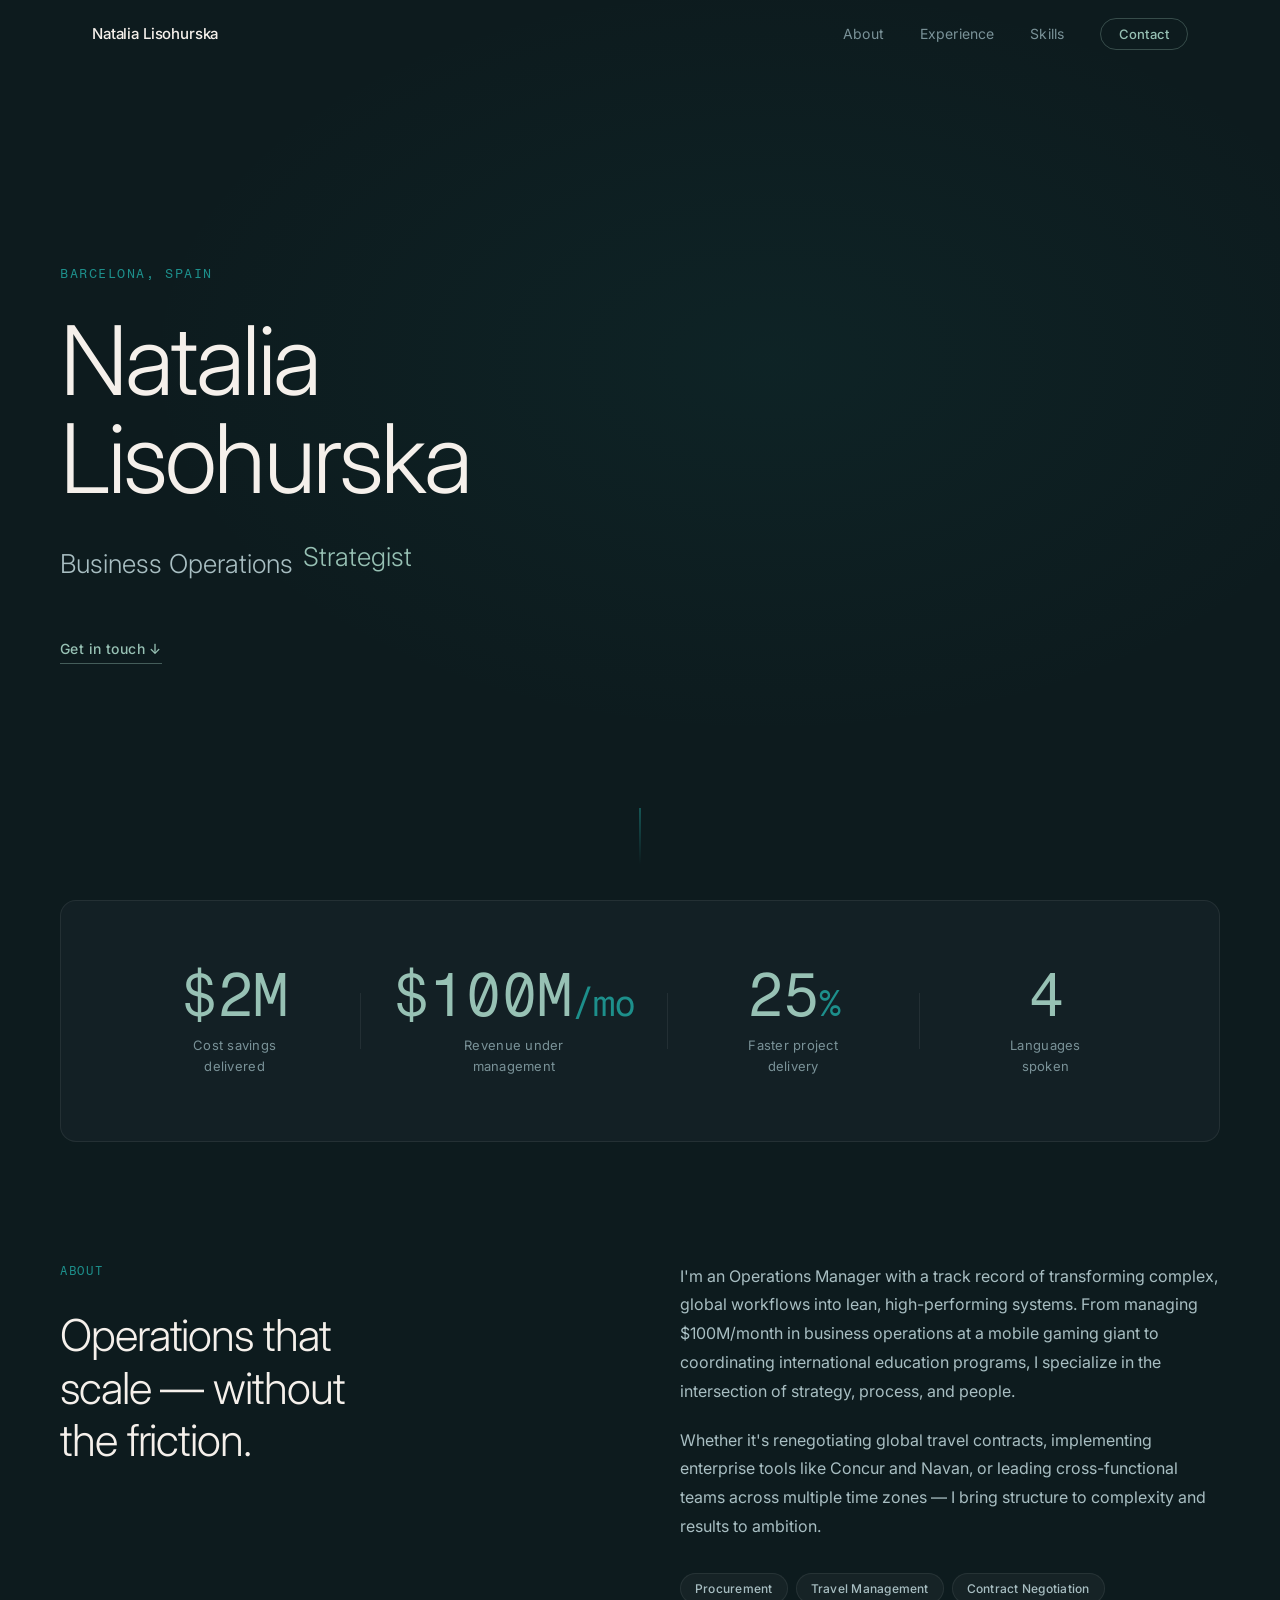
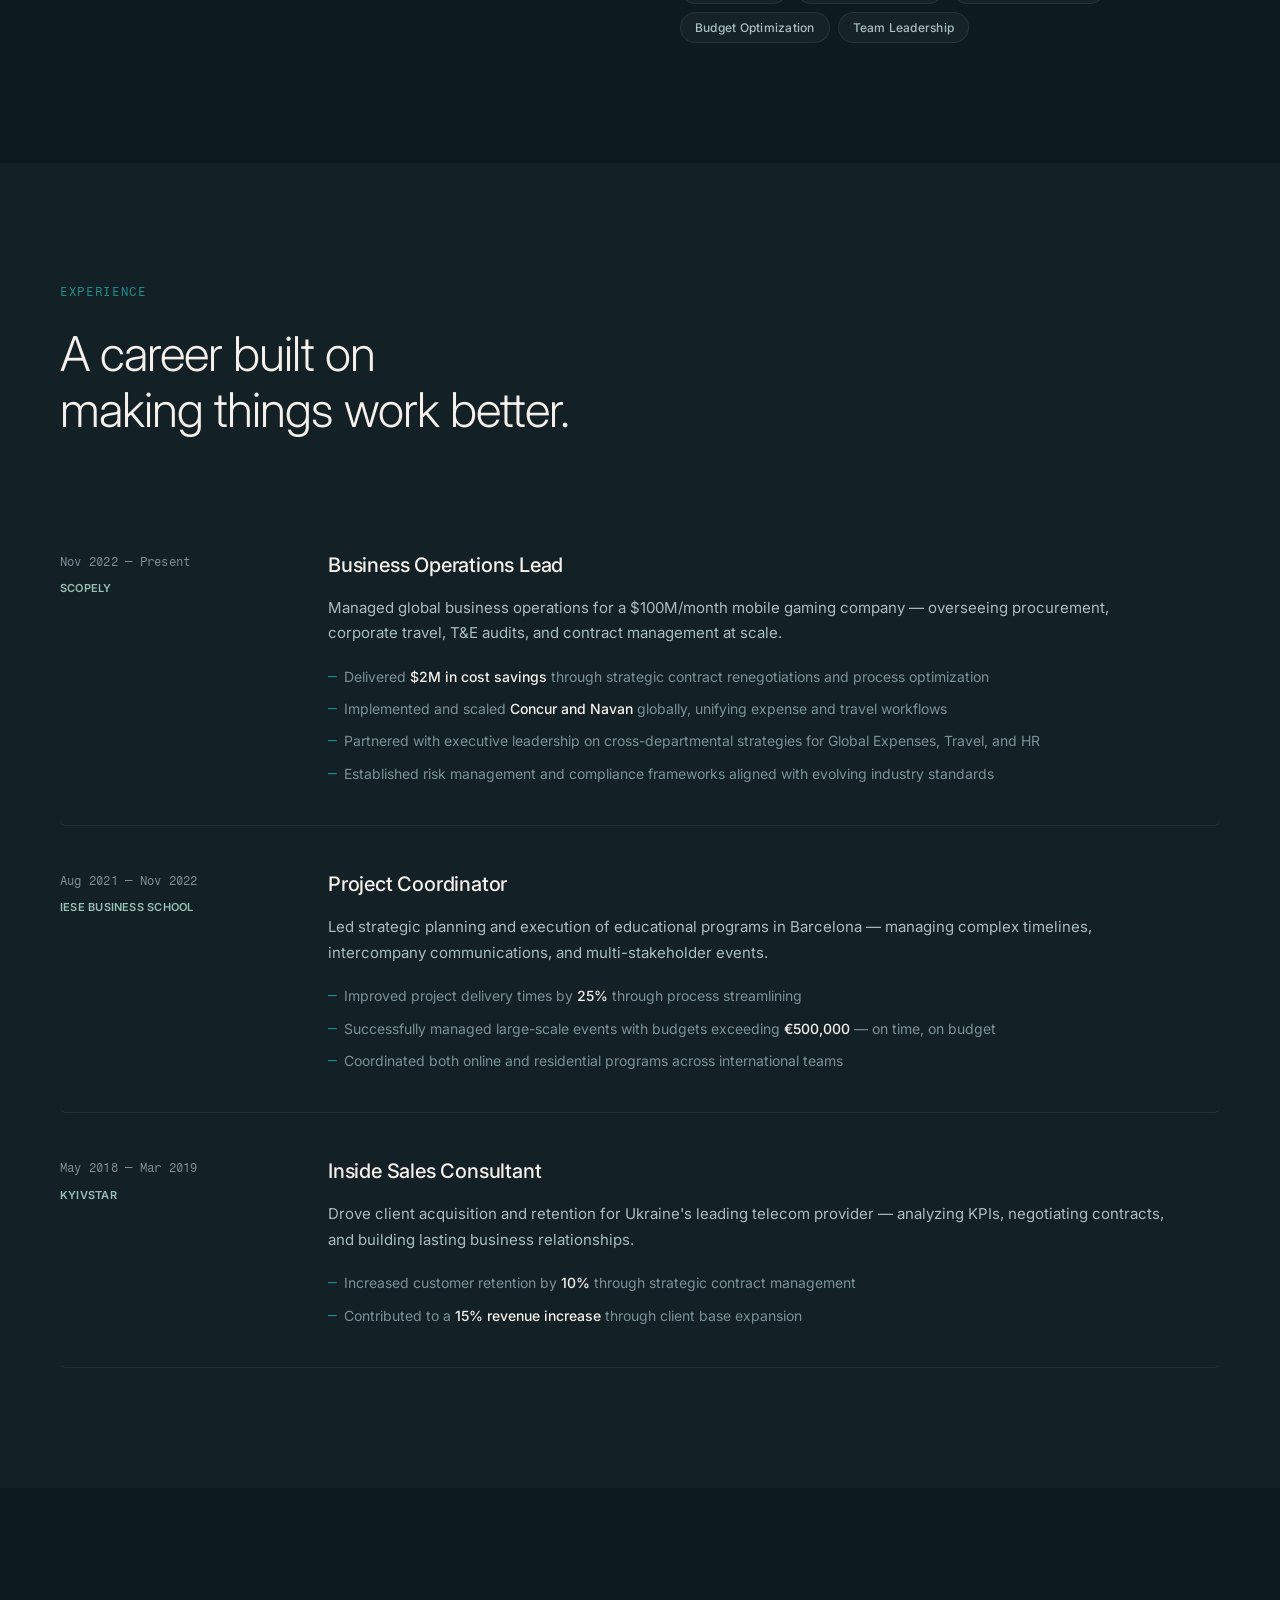
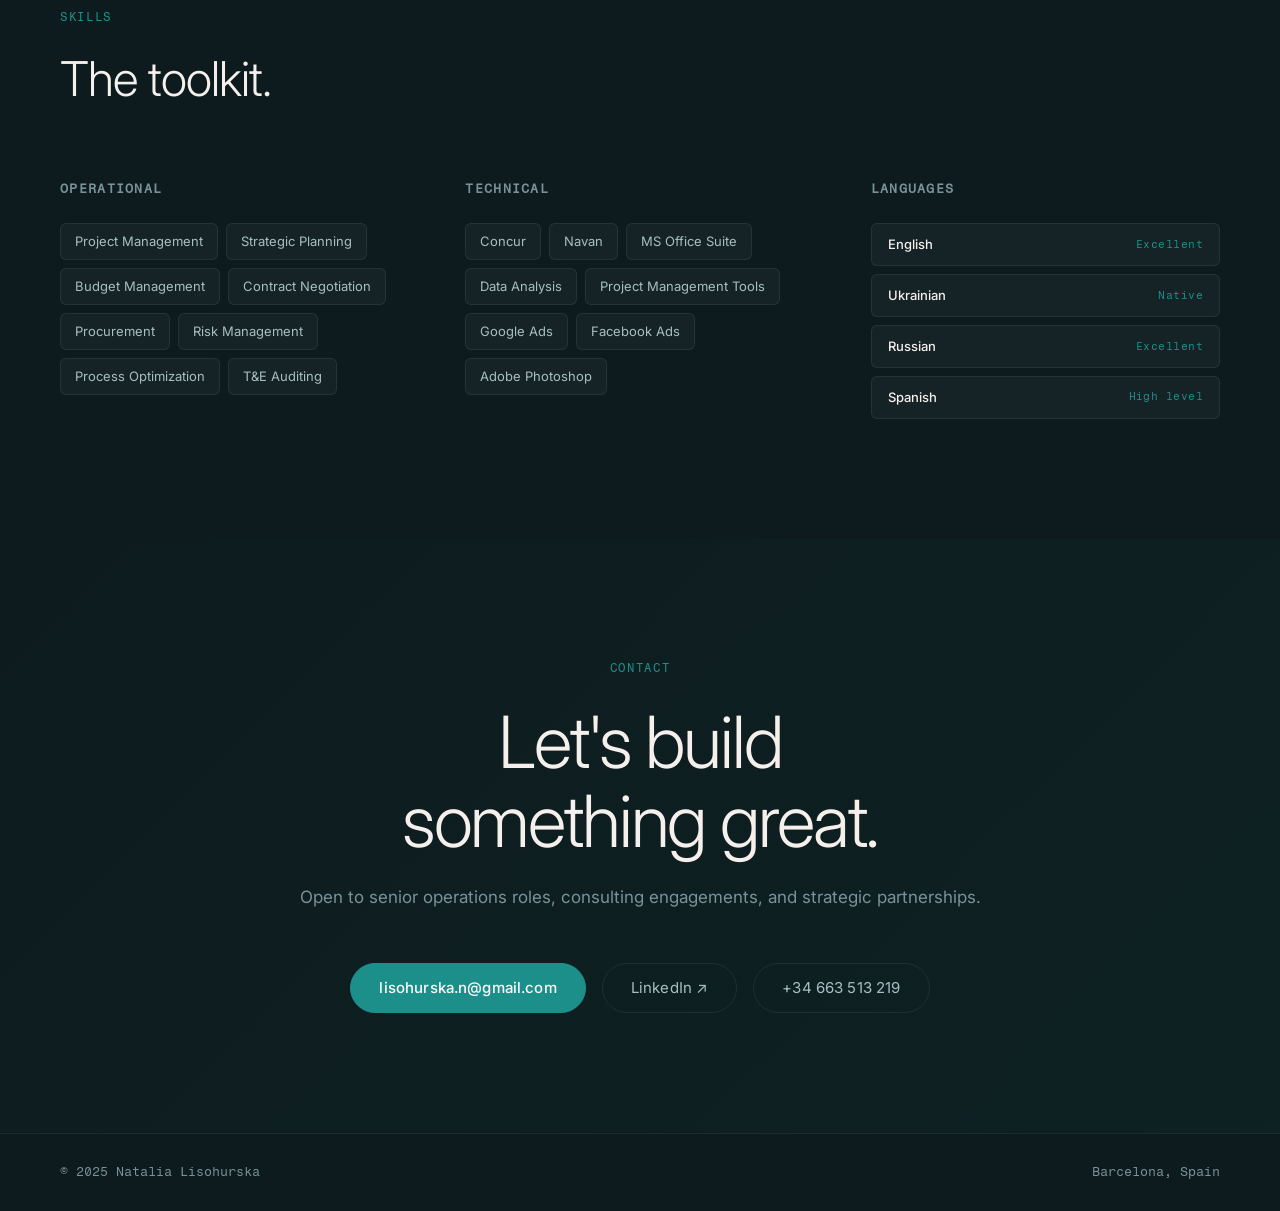
==== index.html @ feee53a8 "Initial portfolio site for Natalia Lisohurska Co-Authored-By: Claude Sonnet 4.6 <noreply@anthropic.c" ====
<!DOCTYPE html>
<html lang="en">
<head>
  <meta charset="UTF-8" />
  <meta name="viewport" content="width=device-width, initial-scale=1.0" />
  <title>Natalia Lisohurska — Business Operations Lead</title>
  <meta name="description" content="Business Operations Lead specializing in global procurement, travel management, and operational excellence. Based in Barcelona." />
  <link rel="preconnect" href="https://fonts.googleapis.com" />
  <link rel="preconnect" href="https://fonts.gstatic.com" crossorigin />
  <link href="https://fonts.googleapis.com/css2?family=Inter:wght@300;400;500;600&family=Fragment+Mono:ital@0;1&display=swap" rel="stylesheet" />
  <link rel="stylesheet" href="style.css" />
</head>
<body>

  <!-- NAV -->
  <nav id="nav">
    <div class="nav-inner">
      <a href="#hero" class="nav-logo">Natalia Lisohurska</a>
      <ul class="nav-links">
        <li><a href="#about">About</a></li>
        <li><a href="#experience">Experience</a></li>
        <li><a href="#skills">Skills</a></li>
        <li><a href="#contact" class="nav-cta">Contact</a></li>
      </ul>
      <button class="nav-burger" aria-label="Menu" aria-expanded="false">
        <span></span><span></span>
      </button>
    </div>
  </nav>

  <!-- HERO -->
  <section id="hero">
    <div class="hero-inner">
      <p class="hero-location reveal">Barcelona, Spain</p>
      <h1 class="hero-name reveal">Natalia<br/>Lisohurska</h1>
      <div class="hero-role reveal">
        <span class="role-static">Business Operations</span>
        <span class="role-cycle" aria-hidden="true">
          <span class="role-word active">Lead</span>
          <span class="role-word">Strategist</span>
          <span class="role-word">Partner</span>
        </span>
      </div>
      <a href="#contact" class="hero-cta reveal">Get in touch ↓</a>
    </div>
    <div class="hero-scroll-indicator" aria-hidden="true">
      <span></span>
    </div>
  </section>

  <!-- NUMBERS BAR -->
  <section id="numbers" class="numbers-bar">
    <div class="numbers-inner">
      <div class="stat reveal">
        <span class="stat-value">$2M</span>
        <span class="stat-label">Cost savings delivered</span>
      </div>
      <div class="stat-divider" aria-hidden="true"></div>
      <div class="stat reveal">
        <span class="stat-value">$100M<span class="stat-suffix">/mo</span></span>
        <span class="stat-label">Revenue under management</span>
      </div>
      <div class="stat-divider" aria-hidden="true"></div>
      <div class="stat reveal">
        <span class="stat-value">25<span class="stat-suffix">%</span></span>
        <span class="stat-label">Faster project delivery</span>
      </div>
      <div class="stat-divider" aria-hidden="true"></div>
      <div class="stat reveal">
        <span class="stat-value">4</span>
        <span class="stat-label">Languages spoken</span>
      </div>
    </div>
  </section>

  <!-- ABOUT -->
  <section id="about">
    <div class="section-inner about-grid">
      <div class="about-left reveal">
        <p class="section-eyebrow">About</p>
        <h2 class="about-headline">Operations that<br/>scale — without<br/>the friction.</h2>
      </div>
      <div class="about-right reveal">
        <p class="about-body">I'm an Operations Manager with a track record of transforming complex, global workflows into lean, high-performing systems. From managing $100M/month in business operations at a mobile gaming giant to coordinating international education programs, I specialize in the intersection of strategy, process, and people.</p>
        <p class="about-body">Whether it's renegotiating global travel contracts, implementing enterprise tools like Concur and Navan, or leading cross-functional teams across multiple time zones — I bring structure to complexity and results to ambition.</p>
        <div class="about-tags">
          <span class="tag">Procurement</span>
          <span class="tag">Travel Management</span>
          <span class="tag">Contract Negotiation</span>
          <span class="tag">Budget Optimization</span>
          <span class="tag">Team Leadership</span>
        </div>
      </div>
    </div>
  </section>

  <!-- EXPERIENCE -->
  <section id="experience">
    <div class="section-inner">
      <p class="section-eyebrow reveal">Experience</p>
      <h2 class="section-title reveal">A career built on<br/>making things work better.</h2>

      <div class="timeline">

        <article class="exp-card reveal">
          <div class="exp-meta">
            <span class="exp-date">Nov 2022 — Present</span>
            <span class="exp-company">Scopely</span>
          </div>
          <div class="exp-content">
            <h3 class="exp-role">Business Operations Lead</h3>
            <p class="exp-desc">Managed global business operations for a $100M/month mobile gaming company — overseeing procurement, corporate travel, T&E audits, and contract management at scale.</p>
            <ul class="exp-achievements">
              <li>Delivered <strong>$2M in cost savings</strong> through strategic contract renegotiations and process optimization</li>
              <li>Implemented and scaled <strong>Concur and Navan</strong> globally, unifying expense and travel workflows</li>
              <li>Partnered with executive leadership on cross-departmental strategies for Global Expenses, Travel, and HR</li>
              <li>Established risk management and compliance frameworks aligned with evolving industry standards</li>
            </ul>
          </div>
        </article>

        <article class="exp-card reveal">
          <div class="exp-meta">
            <span class="exp-date">Aug 2021 — Nov 2022</span>
            <span class="exp-company">IESE Business School</span>
          </div>
          <div class="exp-content">
            <h3 class="exp-role">Project Coordinator</h3>
            <p class="exp-desc">Led strategic planning and execution of educational programs in Barcelona — managing complex timelines, intercompany communications, and multi-stakeholder events.</p>
            <ul class="exp-achievements">
              <li>Improved project delivery times by <strong>25%</strong> through process streamlining</li>
              <li>Successfully managed large-scale events with budgets exceeding <strong>€500,000</strong> — on time, on budget</li>
              <li>Coordinated both online and residential programs across international teams</li>
            </ul>
          </div>
        </article>

        <article class="exp-card reveal">
          <div class="exp-meta">
            <span class="exp-date">May 2018 — Mar 2019</span>
            <span class="exp-company">Kyivstar</span>
          </div>
          <div class="exp-content">
            <h3 class="exp-role">Inside Sales Consultant</h3>
            <p class="exp-desc">Drove client acquisition and retention for Ukraine's leading telecom provider — analyzing KPIs, negotiating contracts, and building lasting business relationships.</p>
            <ul class="exp-achievements">
              <li>Increased customer retention by <strong>10%</strong> through strategic contract management</li>
              <li>Contributed to a <strong>15% revenue increase</strong> through client base expansion</li>
            </ul>
          </div>
        </article>

      </div>
    </div>
  </section>

  <!-- SKILLS -->
  <section id="skills">
    <div class="section-inner">
      <p class="section-eyebrow reveal">Skills</p>
      <h2 class="section-title reveal">The toolkit.</h2>

      <div class="skills-grid">
        <div class="skills-col reveal">
          <h3 class="skills-col-title">Operational</h3>
          <div class="skill-pills">
            <span class="pill">Project Management</span>
            <span class="pill">Strategic Planning</span>
            <span class="pill">Budget Management</span>
            <span class="pill">Contract Negotiation</span>
            <span class="pill">Procurement</span>
            <span class="pill">Risk Management</span>
            <span class="pill">Process Optimization</span>
            <span class="pill">T&E Auditing</span>
          </div>
        </div>
        <div class="skills-col reveal">
          <h3 class="skills-col-title">Technical</h3>
          <div class="skill-pills">
            <span class="pill">Concur</span>
            <span class="pill">Navan</span>
            <span class="pill">MS Office Suite</span>
            <span class="pill">Data Analysis</span>
            <span class="pill">Project Management Tools</span>
            <span class="pill">Google Ads</span>
            <span class="pill">Facebook Ads</span>
            <span class="pill">Adobe Photoshop</span>
          </div>
        </div>
        <div class="skills-col reveal">
          <h3 class="skills-col-title">Languages</h3>
          <div class="skill-pills lang-pills">
            <span class="pill pill-lang">
              <span class="lang-name">English</span>
              <span class="lang-level">Excellent</span>
            </span>
            <span class="pill pill-lang">
              <span class="lang-name">Ukrainian</span>
              <span class="lang-level">Native</span>
            </span>
            <span class="pill pill-lang">
              <span class="lang-name">Russian</span>
              <span class="lang-level">Excellent</span>
            </span>
            <span class="pill pill-lang">
              <span class="lang-name">Spanish</span>
              <span class="lang-level">High level</span>
            </span>
          </div>
        </div>
      </div>
    </div>
  </section>

  <!-- CONTACT -->
  <section id="contact">
    <div class="section-inner contact-inner">
      <p class="section-eyebrow reveal">Contact</p>
      <h2 class="contact-headline reveal">Let's build<br/>something great.</h2>
      <p class="contact-sub reveal">Open to senior operations roles, consulting engagements, and strategic partnerships.</p>
      <div class="contact-links reveal">
        <a href="mailto:lisohurska.n@gmail.com" class="contact-link primary">
          lisohurska.n@gmail.com
        </a>
        <a href="https://linkedin.com/in/natalia-lisohurska" target="_blank" rel="noopener" class="contact-link">
          LinkedIn ↗
        </a>
        <a href="tel:+34663513219" class="contact-link">
          +34 663 513 219
        </a>
      </div>
    </div>
  </section>

  <!-- FOOTER -->
  <footer>
    <div class="footer-inner">
      <span>© 2025 Natalia Lisohurska</span>
      <span>Barcelona, Spain</span>
    </div>
  </footer>

  <script src="script.js"></script>
</body>
</html>
---- style.css ----
/* ============================================================
   NATALIA LISOHURSKA — PORTFOLIO
   Inspired by foreverlong.io: dark, minimal, typographic
   ============================================================ */

/* ── TOKENS ── */
:root {
  --bg: #0D1B1E;
  --surface: #132025;
  --surface-hover: #182B30;
  --border: rgba(255, 255, 255, 0.07);
  --text: #F5F0EB;
  --muted: #7A9298;
  --muted-light: #A8BEC2;
  --accent: #1d8f8b;
  --accent-light: #97c1b4;
  --accent-glow: rgba(29, 143, 139, 0.15);
  --font-main: 'Inter', -apple-system, BlinkMacSystemFont, sans-serif;
  --font-mono: 'Fragment Mono', 'Courier New', monospace;
  --radius: 6px;
  --max-w: 1160px;
  --nav-h: 68px;
}

/* ── RESET ── */
*, *::before, *::after { box-sizing: border-box; margin: 0; padding: 0; }
html { scroll-behavior: smooth; font-size: 16px; }
body {
  background: var(--bg);
  color: var(--text);
  font-family: var(--font-main);
  font-weight: 400;
  line-height: 1.6;
  -webkit-font-smoothing: antialiased;
  overflow-x: hidden;
}
a { color: inherit; text-decoration: none; }
ul { list-style: none; }
img { display: block; max-width: 100%; }

/* ── REVEAL ANIMATION ── */
.reveal {
  opacity: 0;
  transform: translateY(28px);
  transition: opacity 0.65s cubic-bezier(0.25, 0.46, 0.45, 0.94),
              transform 0.65s cubic-bezier(0.25, 0.46, 0.45, 0.94);
}
.reveal.visible {
  opacity: 1;
  transform: translateY(0);
}
.reveal:nth-child(2) { transition-delay: 0.1s; }
.reveal:nth-child(3) { transition-delay: 0.2s; }
.reveal:nth-child(4) { transition-delay: 0.3s; }


/* ============================================================
   NAV
   ============================================================ */
#nav {
  position: fixed;
  top: 0;
  left: 0;
  right: 0;
  z-index: 100;
  height: var(--nav-h);
  transition: background 0.3s ease, backdrop-filter 0.3s ease,
              border-bottom 0.3s ease;
}
#nav.scrolled {
  background: rgba(13, 27, 30, 0.85);
  backdrop-filter: blur(16px);
  -webkit-backdrop-filter: blur(16px);
  border-bottom: 1px solid var(--border);
}
.nav-inner {
  max-width: var(--max-w);
  margin: 0 auto;
  padding: 0 32px;
  height: 100%;
  display: flex;
  align-items: center;
  justify-content: space-between;
}
.nav-logo {
  font-size: 15px;
  font-weight: 500;
  letter-spacing: -0.01em;
  color: var(--text);
  transition: color 0.2s;
}
.nav-logo:hover { color: var(--accent-light); }
.nav-links {
  display: flex;
  align-items: center;
  gap: 36px;
}
.nav-links a {
  font-size: 14px;
  font-weight: 400;
  color: var(--muted);
  letter-spacing: 0.01em;
  transition: color 0.2s;
}
.nav-links a:hover { color: var(--text); }
.nav-links a.nav-cta {
  color: var(--accent-light);
  padding: 7px 18px;
  border: 1px solid rgba(151, 193, 180, 0.3);
  border-radius: 100px;
  font-size: 13px;
  font-weight: 500;
  transition: background 0.2s, border-color 0.2s, color 0.2s;
}
.nav-links a.nav-cta:hover {
  background: var(--accent-glow);
  border-color: var(--accent-light);
  color: var(--text);
}
.nav-burger {
  display: none;
  flex-direction: column;
  gap: 5px;
  background: none;
  border: none;
  cursor: pointer;
  padding: 4px;
}
.nav-burger span {
  display: block;
  width: 22px;
  height: 1.5px;
  background: var(--text);
  transition: transform 0.3s, opacity 0.3s;
}


/* ============================================================
   HERO
   ============================================================ */
#hero {
  min-height: 100vh;
  display: flex;
  align-items: center;
  justify-content: center;
  padding: calc(var(--nav-h) + 40px) 32px 80px;
  position: relative;
  overflow: hidden;
}
#hero::before {
  content: '';
  position: absolute;
  inset: 0;
  background: radial-gradient(ellipse 70% 60% at 60% 40%, rgba(29, 143, 139, 0.07) 0%, transparent 70%);
  pointer-events: none;
}
.hero-inner {
  max-width: var(--max-w);
  width: 100%;
}
.hero-location {
  font-size: 13px;
  font-weight: 400;
  letter-spacing: 0.12em;
  text-transform: uppercase;
  color: var(--accent);
  margin-bottom: 28px;
  font-family: var(--font-mono);
  transition-delay: 0.1s;
}
.hero-name {
  font-size: clamp(52px, 8vw, 96px);
  font-weight: 300;
  line-height: 1.02;
  letter-spacing: -0.03em;
  color: var(--text);
  margin-bottom: 28px;
  transition-delay: 0.2s;
}
.hero-role {
  display: flex;
  align-items: baseline;
  gap: 10px;
  font-size: clamp(18px, 2.5vw, 26px);
  font-weight: 300;
  color: var(--muted);
  margin-bottom: 52px;
  transition-delay: 0.3s;
}
.role-static { color: var(--muted-light); }
.role-cycle {
  display: inline-block;
  position: relative;
  height: 1.4em;
  overflow: hidden;
  vertical-align: bottom;
  min-width: 120px;
}
.role-word {
  display: block;
  position: absolute;
  left: 0;
  color: var(--accent-light);
  opacity: 0;
  transform: translateY(100%);
  transition: opacity 0.5s ease, transform 0.5s ease;
  white-space: nowrap;
}
.role-word.active {
  opacity: 1;
  transform: translateY(0);
}
.role-word.exit {
  opacity: 0;
  transform: translateY(-100%);
}
.hero-cta {
  display: inline-block;
  font-size: 14px;
  font-weight: 500;
  color: var(--accent-light);
  letter-spacing: 0.03em;
  padding-bottom: 3px;
  border-bottom: 1px solid rgba(151, 193, 180, 0.4);
  transition: border-color 0.2s, color 0.2s, transform 0.2s;
  transition-delay: 0s !important;
}
.hero-cta:hover {
  color: var(--text);
  border-color: var(--text);
  transform: translateY(2px);
}
.hero-scroll-indicator {
  position: absolute;
  bottom: 36px;
  left: 50%;
  transform: translateX(-50%);
}
.hero-scroll-indicator span {
  display: block;
  width: 1px;
  height: 56px;
  background: linear-gradient(to bottom, var(--accent), transparent);
  animation: scrollPulse 2.4s ease-in-out infinite;
}
@keyframes scrollPulse {
  0%, 100% { opacity: 0.3; transform: scaleY(1); }
  50% { opacity: 1; transform: scaleY(0.7); }
}


/* ============================================================
   NUMBERS BAR
   ============================================================ */
.numbers-bar {
  padding: 0 32px;
  margin: 0 auto;
}
.numbers-inner {
  max-width: var(--max-w);
  margin: 0 auto;
  display: flex;
  align-items: center;
  justify-content: space-between;
  padding: 64px 80px;
  background: var(--surface);
  border-radius: 16px;
  border: 1px solid var(--border);
  gap: 32px;
}
.stat {
  display: flex;
  flex-direction: column;
  align-items: center;
  gap: 10px;
  text-align: center;
  flex: 1;
}
.stat-value {
  font-family: var(--font-mono);
  font-size: clamp(36px, 5vw, 60px);
  font-weight: 400;
  color: var(--accent-light);
  line-height: 1;
  letter-spacing: -0.02em;
}
.stat-suffix {
  font-size: 0.6em;
  color: var(--accent);
}
.stat-label {
  font-size: 13px;
  color: var(--muted);
  font-weight: 400;
  letter-spacing: 0.02em;
  max-width: 120px;
}
.stat-divider {
  width: 1px;
  height: 56px;
  background: var(--border);
  flex-shrink: 0;
}


/* ============================================================
   SHARED SECTION STYLES
   ============================================================ */
section { padding: 120px 32px; }
.section-inner {
  max-width: var(--max-w);
  margin: 0 auto;
}
.section-eyebrow {
  font-family: var(--font-mono);
  font-size: 12px;
  letter-spacing: 0.14em;
  text-transform: uppercase;
  color: var(--accent);
  margin-bottom: 24px;
}
.section-title {
  font-size: clamp(32px, 4vw, 48px);
  font-weight: 300;
  line-height: 1.15;
  letter-spacing: -0.02em;
  color: var(--text);
  margin-bottom: 72px;
}


/* ============================================================
   ABOUT
   ============================================================ */
.about-grid {
  display: grid;
  grid-template-columns: 1fr 1fr;
  gap: 80px;
  align-items: start;
}
.about-left .section-eyebrow { margin-bottom: 28px; }
.about-headline {
  font-size: clamp(28px, 3.5vw, 44px);
  font-weight: 300;
  line-height: 1.2;
  letter-spacing: -0.025em;
  color: var(--text);
}
.about-body {
  font-size: 16px;
  line-height: 1.8;
  color: var(--muted-light);
  margin-bottom: 20px;
}
.about-tags {
  display: flex;
  flex-wrap: wrap;
  gap: 8px;
  margin-top: 32px;
}
.tag {
  font-size: 12px;
  font-weight: 500;
  color: var(--muted-light);
  background: rgba(255, 255, 255, 0.04);
  border: 1px solid var(--border);
  border-radius: 100px;
  padding: 5px 14px;
  letter-spacing: 0.02em;
  transition: background 0.2s, border-color 0.2s, color 0.2s;
}
.tag:hover {
  background: var(--accent-glow);
  border-color: rgba(29, 143, 139, 0.4);
  color: var(--accent-light);
}


/* ============================================================
   EXPERIENCE
   ============================================================ */
#experience { background: var(--surface); }
.timeline {
  display: flex;
  flex-direction: column;
  gap: 2px;
}
.exp-card {
  display: grid;
  grid-template-columns: 220px 1fr;
  gap: 48px;
  padding: 40px 40px 40px 0;
  border-bottom: 1px solid var(--border);
  transition: background 0.25s;
  border-radius: var(--radius);
  position: relative;
}
.exp-card::before {
  content: '';
  position: absolute;
  left: -2px;
  top: 0;
  bottom: 0;
  width: 2px;
  background: var(--accent);
  opacity: 0;
  transition: opacity 0.25s;
  border-radius: 2px;
}
.exp-card:hover::before { opacity: 1; }
.exp-card:hover { background: var(--surface-hover); padding-left: 24px; }
.exp-meta {
  display: flex;
  flex-direction: column;
  gap: 8px;
  padding-top: 4px;
}
.exp-date {
  font-family: var(--font-mono);
  font-size: 12px;
  color: var(--muted);
  letter-spacing: 0.02em;
}
.exp-company {
  font-size: 13px;
  font-weight: 600;
  color: var(--accent-light);
  letter-spacing: 0.02em;
  text-transform: uppercase;
  font-size: 11px;
}
.exp-role {
  font-size: 20px;
  font-weight: 500;
  color: var(--text);
  letter-spacing: -0.01em;
  margin-bottom: 14px;
}
.exp-desc {
  font-size: 15px;
  color: var(--muted-light);
  line-height: 1.7;
  margin-bottom: 20px;
}
.exp-achievements {
  display: flex;
  flex-direction: column;
  gap: 10px;
}
.exp-achievements li {
  font-size: 14px;
  color: var(--muted);
  line-height: 1.6;
  padding-left: 16px;
  position: relative;
}
.exp-achievements li::before {
  content: '—';
  position: absolute;
  left: 0;
  color: var(--accent);
  font-family: var(--font-mono);
}
.exp-achievements li strong {
  color: var(--text);
  font-weight: 500;
}


/* ============================================================
   SKILLS
   ============================================================ */
.skills-grid {
  display: grid;
  grid-template-columns: 1fr 1fr 1fr;
  gap: 56px;
}
.skills-col-title {
  font-size: 13px;
  font-weight: 600;
  letter-spacing: 0.1em;
  text-transform: uppercase;
  color: var(--muted);
  margin-bottom: 24px;
  font-family: var(--font-mono);
}
.skill-pills {
  display: flex;
  flex-wrap: wrap;
  gap: 8px;
}
.pill {
  font-size: 13px;
  font-weight: 400;
  color: var(--muted-light);
  background: rgba(255, 255, 255, 0.04);
  border: 1px solid var(--border);
  border-radius: 6px;
  padding: 7px 14px;
  transition: background 0.2s, border-color 0.2s, color 0.2s, transform 0.2s;
  cursor: default;
}
.pill:hover {
  background: var(--accent-glow);
  border-color: rgba(29, 143, 139, 0.4);
  color: var(--accent-light);
  transform: translateY(-1px);
}
.pill-lang {
  display: flex;
  align-items: center;
  gap: 10px;
  width: 100%;
  justify-content: space-between;
  padding: 10px 16px;
}
.lang-name { color: var(--text); font-weight: 500; }
.lang-level {
  font-size: 11px;
  color: var(--accent);
  font-family: var(--font-mono);
  letter-spacing: 0.04em;
}


/* ============================================================
   CONTACT
   ============================================================ */
#contact {
  background: linear-gradient(135deg, var(--bg) 0%, rgba(29, 143, 139, 0.05) 100%);
}
.contact-inner {
  text-align: center;
  max-width: 720px;
  margin: 0 auto;
}
.contact-headline {
  font-size: clamp(40px, 6vw, 72px);
  font-weight: 300;
  line-height: 1.1;
  letter-spacing: -0.03em;
  color: var(--text);
  margin-bottom: 24px;
}
.contact-sub {
  font-size: 17px;
  color: var(--muted);
  line-height: 1.6;
  margin-bottom: 52px;
}
.contact-links {
  display: flex;
  align-items: center;
  justify-content: center;
  flex-wrap: wrap;
  gap: 16px;
}
.contact-link {
  font-size: 15px;
  font-weight: 400;
  color: var(--muted-light);
  padding: 12px 28px;
  border: 1px solid var(--border);
  border-radius: 100px;
  transition: background 0.25s, border-color 0.25s, color 0.25s, transform 0.2s;
  letter-spacing: 0.01em;
}
.contact-link:hover {
  background: rgba(255, 255, 255, 0.04);
  border-color: rgba(255, 255, 255, 0.15);
  color: var(--text);
  transform: translateY(-2px);
}
.contact-link.primary {
  background: var(--accent);
  border-color: var(--accent);
  color: #fff;
  font-weight: 500;
}
.contact-link.primary:hover {
  background: #1d9f9b;
  border-color: #1d9f9b;
  color: #fff;
}


/* ============================================================
   FOOTER
   ============================================================ */
footer {
  padding: 28px 32px;
  border-top: 1px solid var(--border);
}
.footer-inner {
  max-width: var(--max-w);
  margin: 0 auto;
  display: flex;
  align-items: center;
  justify-content: space-between;
  font-size: 13px;
  color: var(--muted);
  font-family: var(--font-mono);
}


/* ============================================================
   RESPONSIVE
   ============================================================ */
@media (max-width: 900px) {
  .about-grid {
    grid-template-columns: 1fr;
    gap: 40px;
  }
  .exp-card {
    grid-template-columns: 1fr;
    gap: 16px;
  }
  .exp-card:hover { padding-left: 0; }
  .numbers-inner {
    padding: 40px 32px;
    flex-wrap: wrap;
    justify-content: center;
    gap: 24px;
  }
  .stat-divider { display: none; }
  .skills-grid { grid-template-columns: 1fr 1fr; gap: 40px; }
}

@media (max-width: 640px) {
  section { padding: 80px 20px; }
  .numbers-bar { padding: 0 20px; }
  .numbers-inner { padding: 32px 20px; }
  .nav-inner { padding: 0 20px; }
  .nav-links {
    display: none;
    position: absolute;
    top: var(--nav-h);
    left: 0; right: 0;
    background: rgba(13, 27, 30, 0.97);
    backdrop-filter: blur(16px);
    flex-direction: column;
    padding: 24px 20px;
    gap: 20px;
    border-bottom: 1px solid var(--border);
  }
  .nav-links.open { display: flex; }
  .nav-burger { display: flex; }
  .skills-grid { grid-template-columns: 1fr; }
  .contact-links { flex-direction: column; align-items: stretch; text-align: center; }
  .hero-inner { text-align: left; }
  .footer-inner { flex-direction: column; gap: 8px; text-align: center; }
}

/* ── Reduced motion ── */
@media (prefers-reduced-motion: reduce) {
  .reveal { opacity: 1; transform: none; transition: none; }
  .hero-scroll-indicator { display: none; }
  .role-word { transition: none; }
}
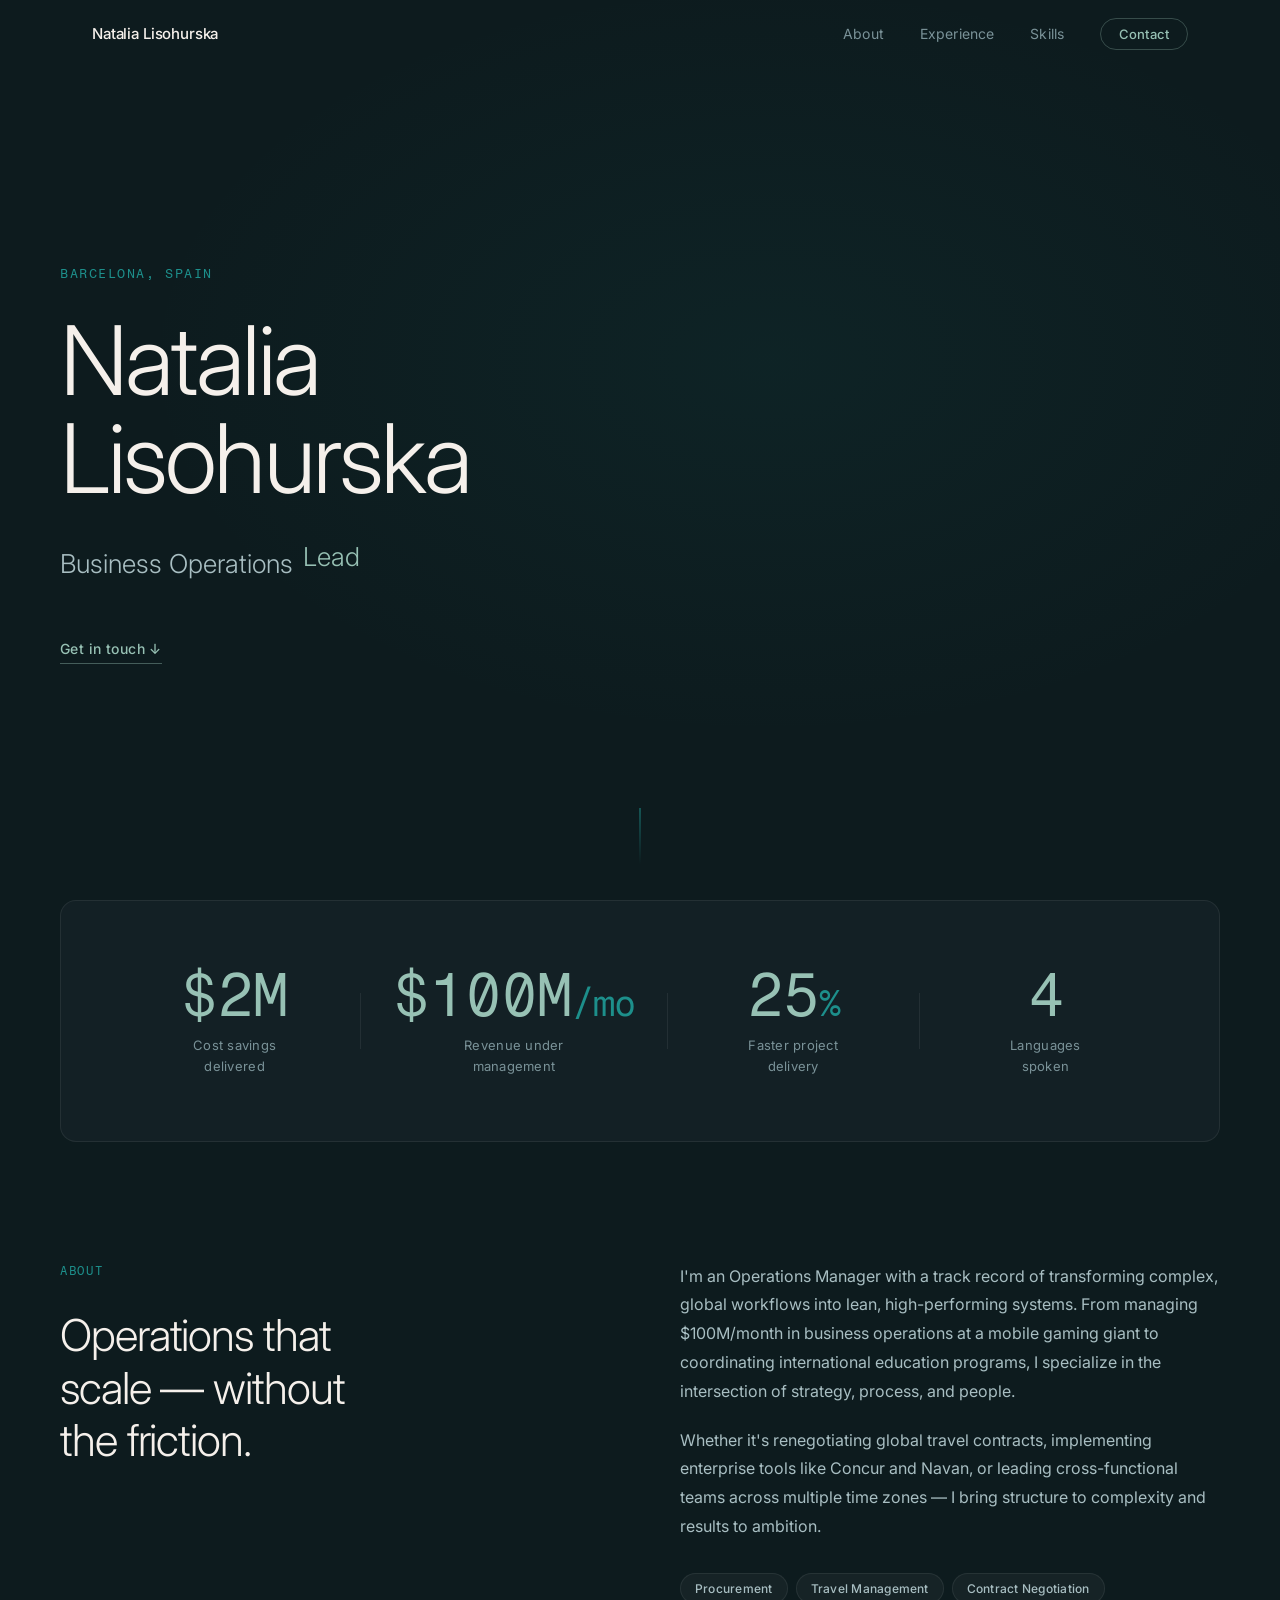
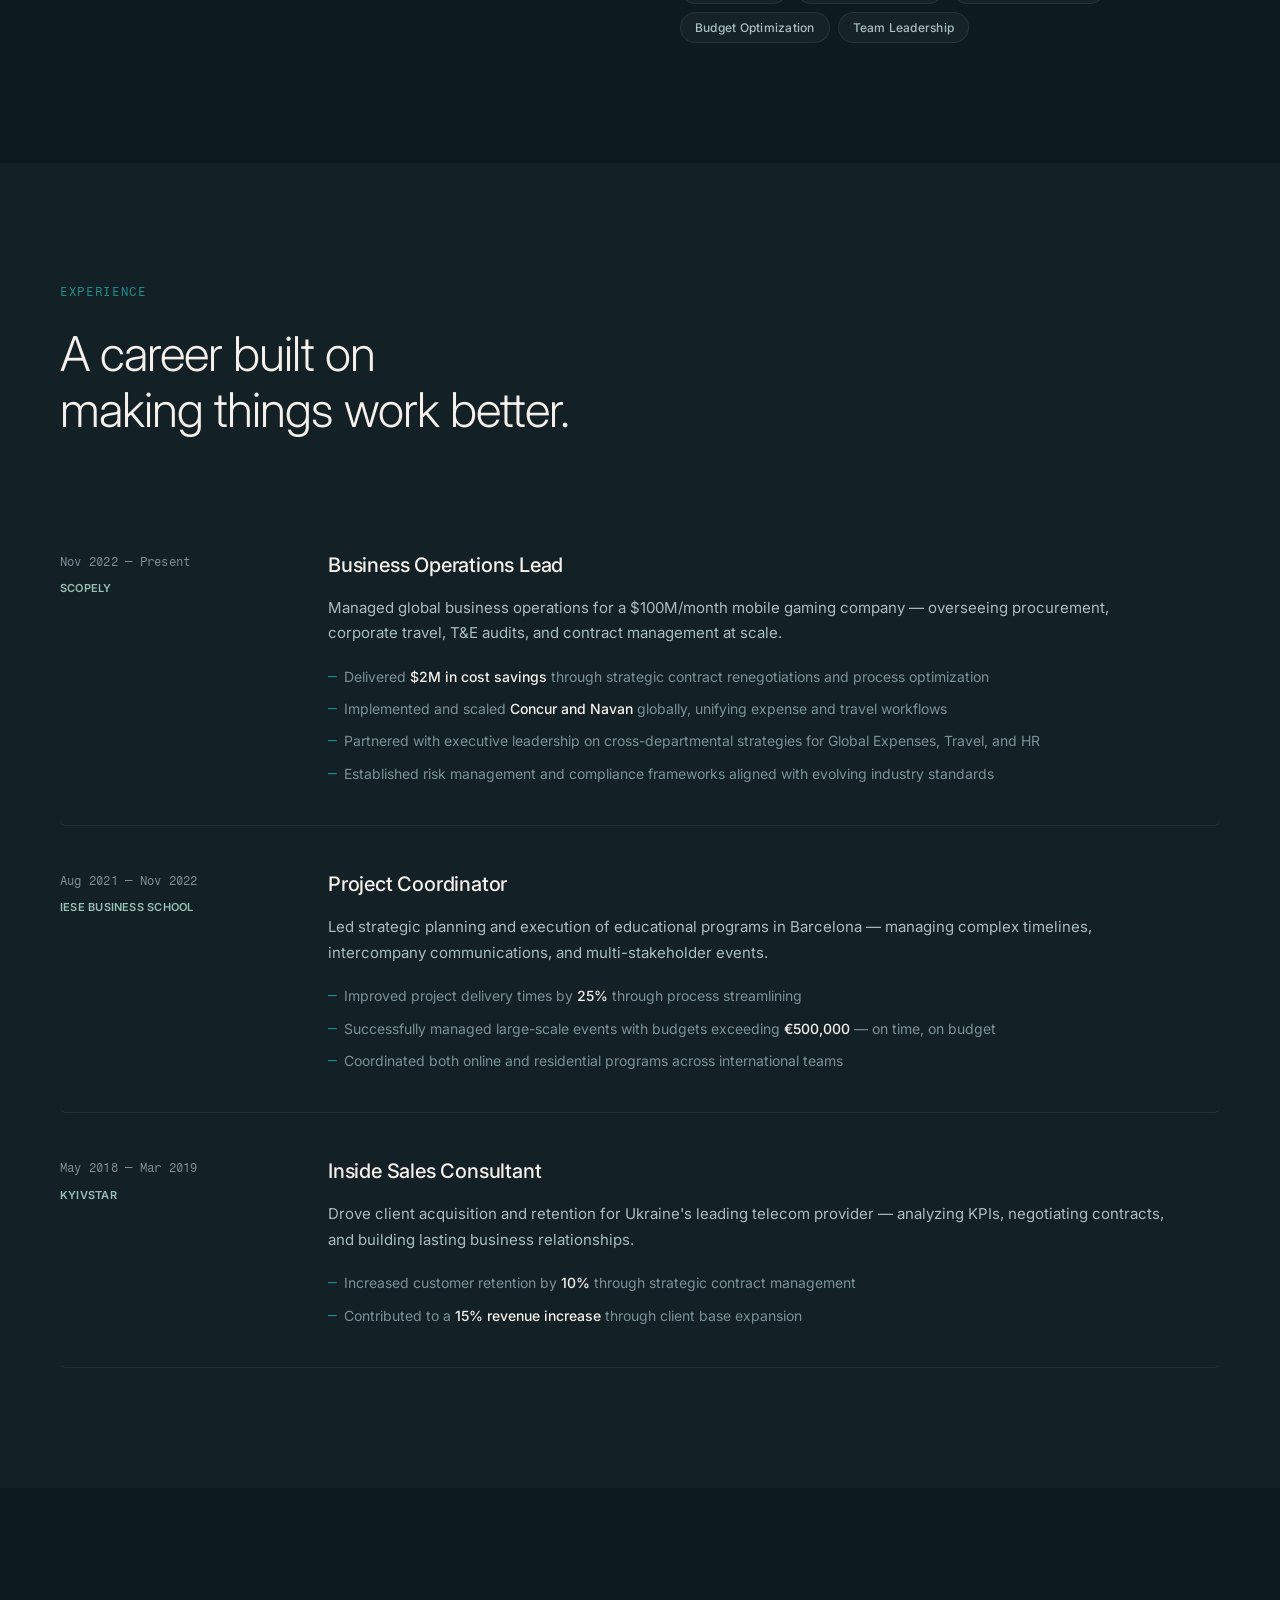
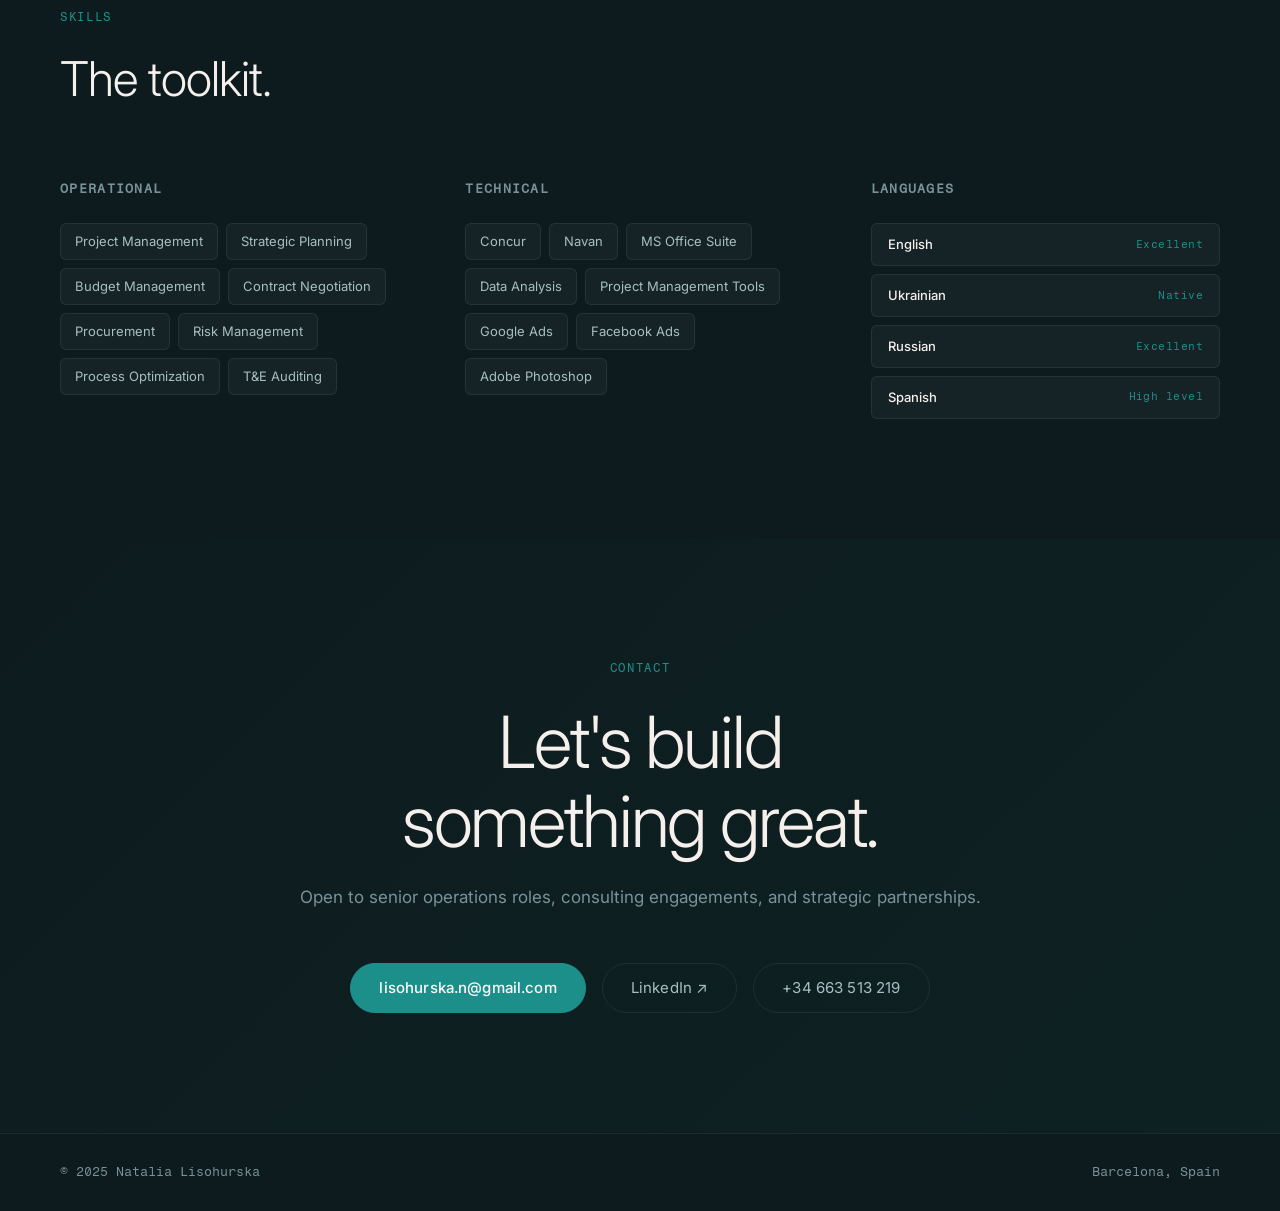
==== commit 6a73f7eb: "Mobile optimization: safe-area insets, svh hero, burger animation, 2x2 stats grid, touch-friendly ta" ====
--- a/index.html
+++ b/index.html
@@ -2,7 +2,7 @@
 <html lang="en">
 <head>
   <meta charset="UTF-8" />
-  <meta name="viewport" content="width=device-width, initial-scale=1.0" />
+  <meta name="viewport" content="width=device-width, initial-scale=1.0, viewport-fit=cover" />
   <title>Natalia Lisohurska — Business Operations Lead</title>
   <meta name="description" content="Business Operations Lead specializing in global procurement, travel management, and operational excellence. Based in Barcelona." />
   <link rel="preconnect" href="https://fonts.googleapis.com" />
--- a/style.css
+++ b/style.css
@@ -33,6 +33,9 @@
   line-height: 1.6;
   -webkit-font-smoothing: antialiased;
   overflow-x: hidden;
+  /* safe area insets for notched phones */
+  padding-left: env(safe-area-inset-left);
+  padding-right: env(safe-area-inset-right);
 }
 a { color: inherit; text-decoration: none; }
 ul { list-style: none; }
@@ -120,18 +123,29 @@
 .nav-burger {
   display: none;
   flex-direction: column;
+  justify-content: center;
   gap: 5px;
   background: none;
   border: none;
   cursor: pointer;
-  padding: 4px;
+  padding: 8px;
+  min-width: 44px;
+  min-height: 44px;
+  align-items: center;
 }
 .nav-burger span {
   display: block;
   width: 22px;
   height: 1.5px;
   background: var(--text);
-  transition: transform 0.3s, opacity 0.3s;
+  transition: transform 0.3s ease, opacity 0.3s ease;
+  transform-origin: center;
+}
+.nav-burger[aria-expanded="true"] span:first-child {
+  transform: translateY(6.5px) rotate(45deg);
+}
+.nav-burger[aria-expanded="true"] span:last-child {
+  transform: translateY(-6.5px) rotate(-45deg);
 }
 
 
@@ -139,7 +153,8 @@
    HERO
    ============================================================ */
 #hero {
-  min-height: 100vh;
+  min-height: 100vh; /* fallback */
+  min-height: 100svh; /* shrinks with mobile browser chrome */
   display: flex;
   align-items: center;
   justify-content: center;
@@ -169,7 +184,7 @@
   transition-delay: 0.1s;
 }
 .hero-name {
-  font-size: clamp(52px, 8vw, 96px);
+  font-size: clamp(44px, 11vw, 96px);
   font-weight: 300;
   line-height: 1.02;
   letter-spacing: -0.03em;
@@ -606,6 +621,8 @@
 /* ============================================================
    RESPONSIVE
    ============================================================ */
+
+/* ── Tablet (≤ 900px) ── */
 @media (max-width: 900px) {
   .about-grid {
     grid-template-columns: 1fr;
@@ -613,24 +630,38 @@
   }
   .exp-card {
     grid-template-columns: 1fr;
-    gap: 16px;
-  }
-  .exp-card:hover { padding-left: 0; }
+    gap: 12px;
+    padding: 32px 24px;
+  }
+  .exp-card:hover { padding-left: 24px; }
   .numbers-inner {
     padding: 40px 32px;
     flex-wrap: wrap;
     justify-content: center;
+    gap: 32px;
+  }
+  .stat-divider { display: none; }
+  .stat { flex: 0 0 calc(50% - 16px); }
+  .skills-grid { grid-template-columns: 1fr 1fr; gap: 40px; }
+}
+
+/* ── Mobile (≤ 640px) ── */
+@media (max-width: 640px) {
+  :root { --nav-h: 60px; }
+
+  section { padding: 72px 20px; }
+  #hero { padding: calc(var(--nav-h) + 32px) 20px 64px; }
+
+  .numbers-bar { padding: 0 16px; }
+  .numbers-inner {
+    padding: 28px 20px;
+    border-radius: 12px;
     gap: 24px;
   }
-  .stat-divider { display: none; }
-  .skills-grid { grid-template-columns: 1fr 1fr; gap: 40px; }
-}
-
-@media (max-width: 640px) {
-  section { padding: 80px 20px; }
-  .numbers-bar { padding: 0 20px; }
-  .numbers-inner { padding: 32px 20px; }
-  .nav-inner { padding: 0 20px; }
+  .stat { flex: 0 0 calc(50% - 12px); }
+  .stat-value { font-size: clamp(28px, 8vw, 40px); }
+
+  .nav-inner { padding: 0 16px; }
   .nav-links {
     display: none;
     position: absolute;
@@ -638,17 +669,76 @@
     left: 0; right: 0;
     background: rgba(13, 27, 30, 0.97);
     backdrop-filter: blur(16px);
+    -webkit-backdrop-filter: blur(16px);
     flex-direction: column;
-    padding: 24px 20px;
-    gap: 20px;
+    padding: 20px 16px 28px;
+    gap: 4px;
     border-bottom: 1px solid var(--border);
   }
   .nav-links.open { display: flex; }
+  .nav-links a {
+    padding: 12px 8px;
+    font-size: 16px;
+    min-height: 44px;
+    display: flex;
+    align-items: center;
+  }
+  .nav-links a.nav-cta {
+    margin-top: 8px;
+    text-align: center;
+    justify-content: center;
+    padding: 12px 20px;
+  }
   .nav-burger { display: flex; }
-  .skills-grid { grid-template-columns: 1fr; }
-  .contact-links { flex-direction: column; align-items: stretch; text-align: center; }
-  .hero-inner { text-align: left; }
-  .footer-inner { flex-direction: column; gap: 8px; text-align: center; }
+
+  .hero-location { margin-bottom: 20px; }
+  .hero-name { margin-bottom: 20px; }
+  .hero-role { margin-bottom: 40px; font-size: 18px; }
+
+  .section-title { margin-bottom: 48px; }
+
+  .exp-card {
+    padding: 28px 0;
+    border-radius: 0;
+  }
+  /* disable hover shift on touch */
+  .exp-card:hover { padding-left: 0; background: none; }
+  .exp-card:hover::before { opacity: 0; }
+  .exp-meta { flex-direction: row; align-items: center; gap: 12px; flex-wrap: wrap; }
+  .exp-role { font-size: 18px; }
+
+  .about-body { font-size: 15px; }
+
+  .skills-grid { grid-template-columns: 1fr; gap: 36px; }
+  .pill { font-size: 13px; padding: 8px 14px; }
+  .pill-lang { padding: 10px 16px; }
+
+  .contact-headline { font-size: clamp(36px, 10vw, 56px); }
+  .contact-sub { font-size: 15px; margin-bottom: 40px; }
+  .contact-links {
+    flex-direction: column;
+    align-items: stretch;
+  }
+  .contact-link {
+    text-align: center;
+    padding: 14px 24px;
+    min-height: 52px;
+    display: flex;
+    align-items: center;
+    justify-content: center;
+  }
+
+  .footer-inner { flex-direction: column; gap: 6px; text-align: center; }
+}
+
+/* ── Small phones (≤ 390px) ── */
+@media (max-width: 390px) {
+  section { padding: 60px 16px; }
+  #hero { padding: calc(var(--nav-h) + 24px) 16px 56px; }
+  .numbers-bar { padding: 0 12px; }
+  .nav-inner { padding: 0 12px; }
+  .stat-value { font-size: 26px; }
+  .stat-label { font-size: 11px; }
 }
 
 /* ── Reduced motion ── */
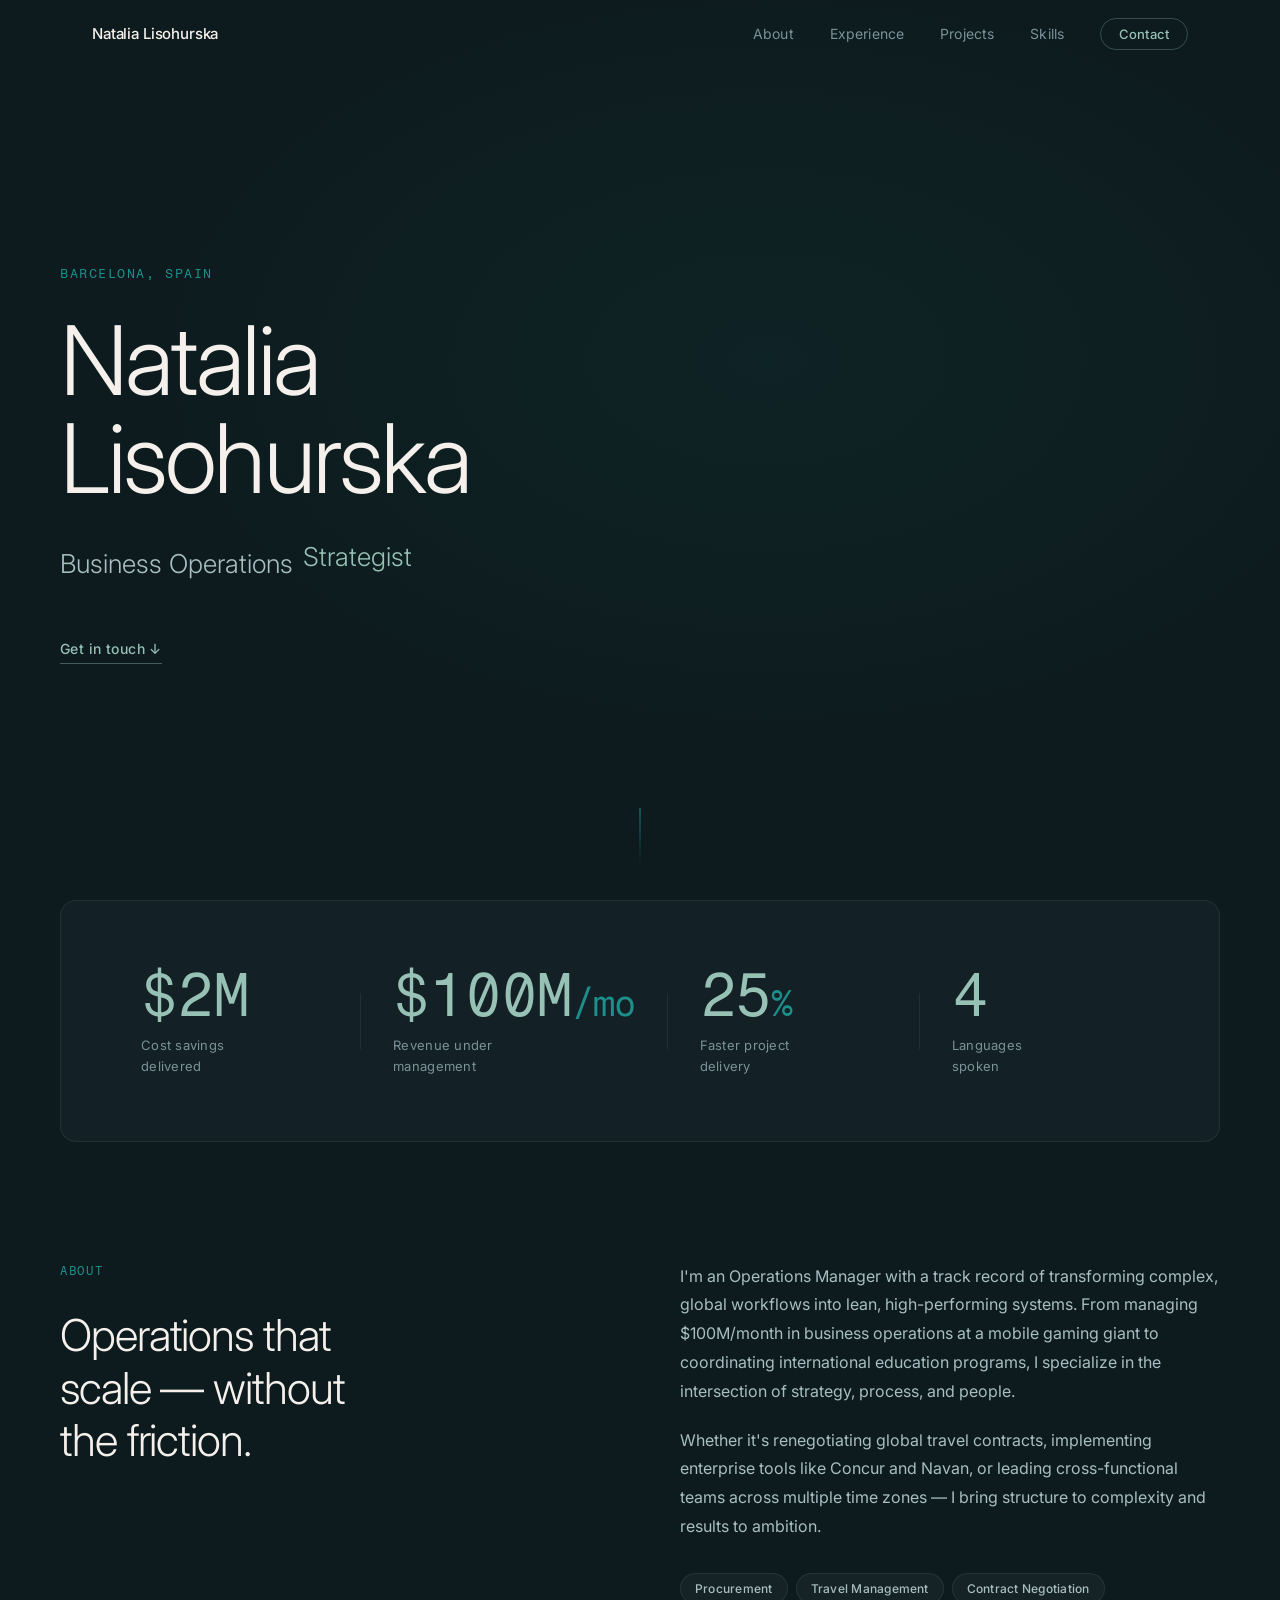
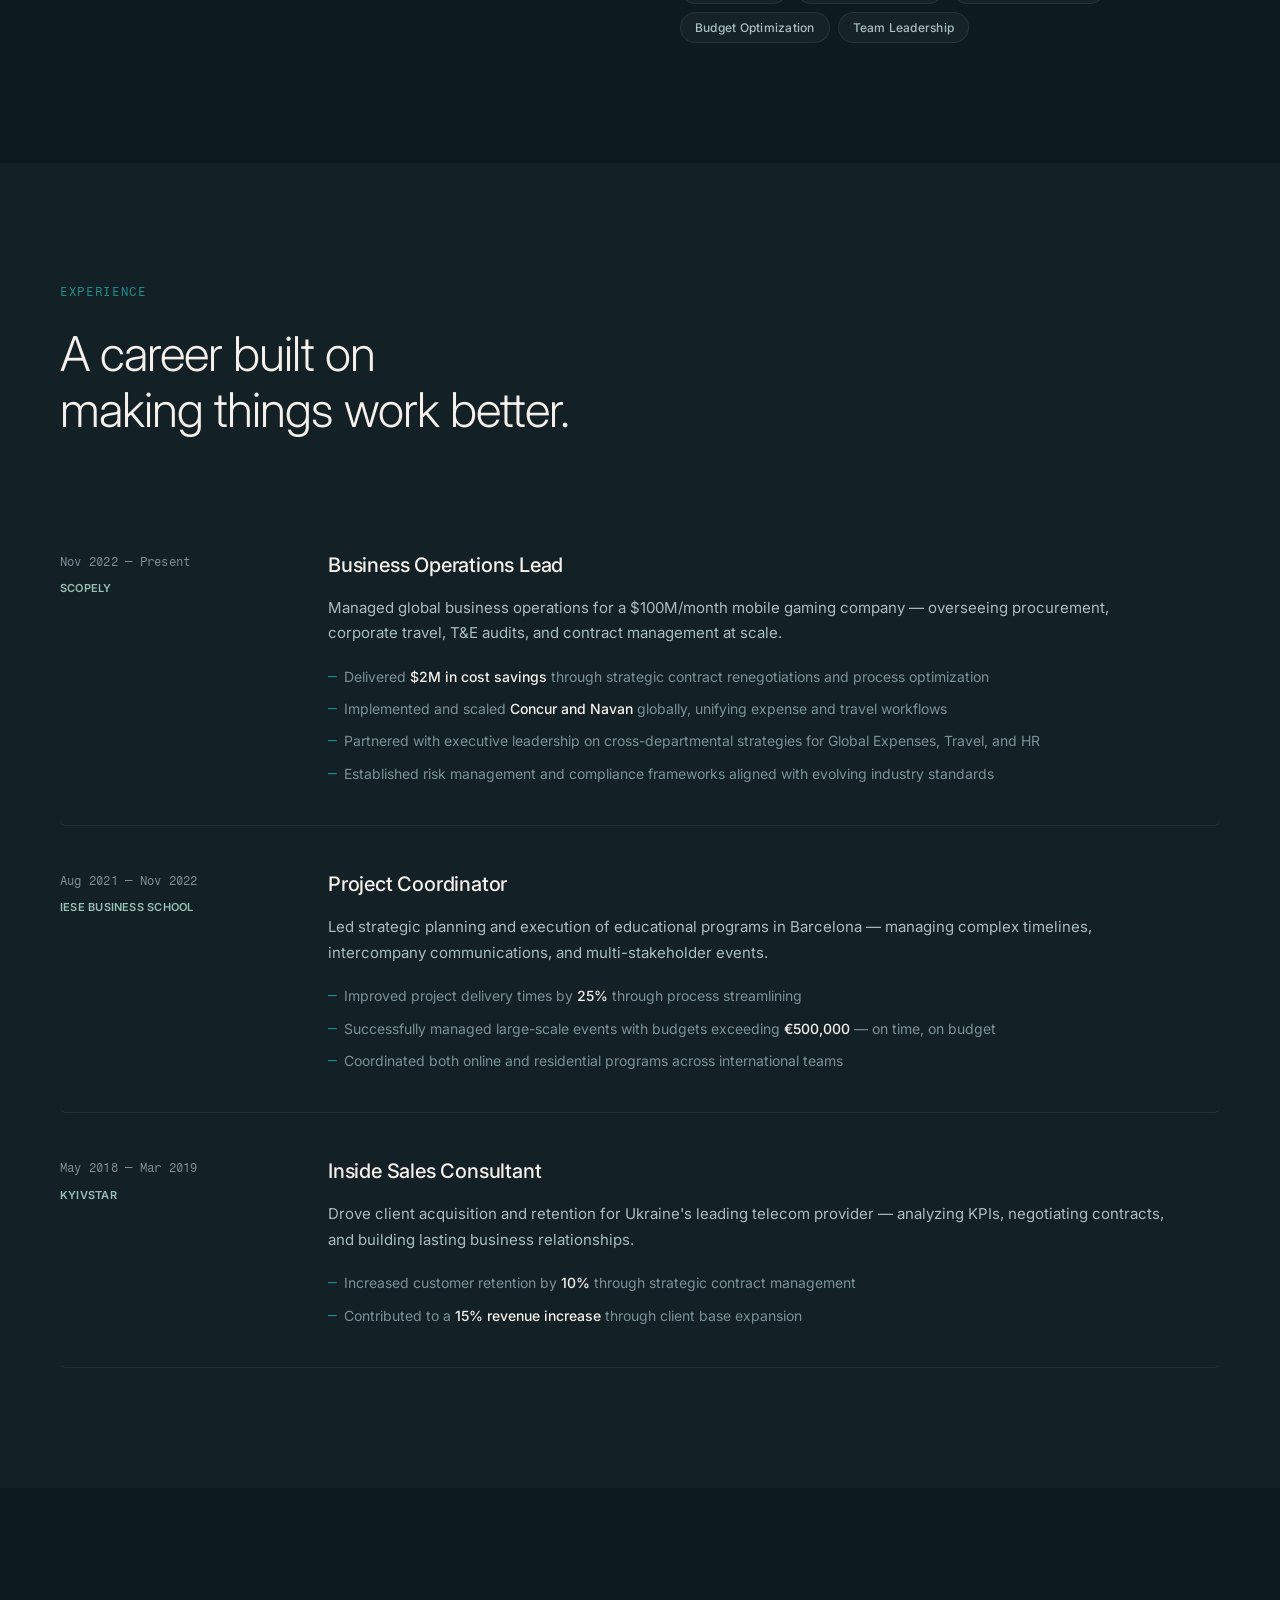
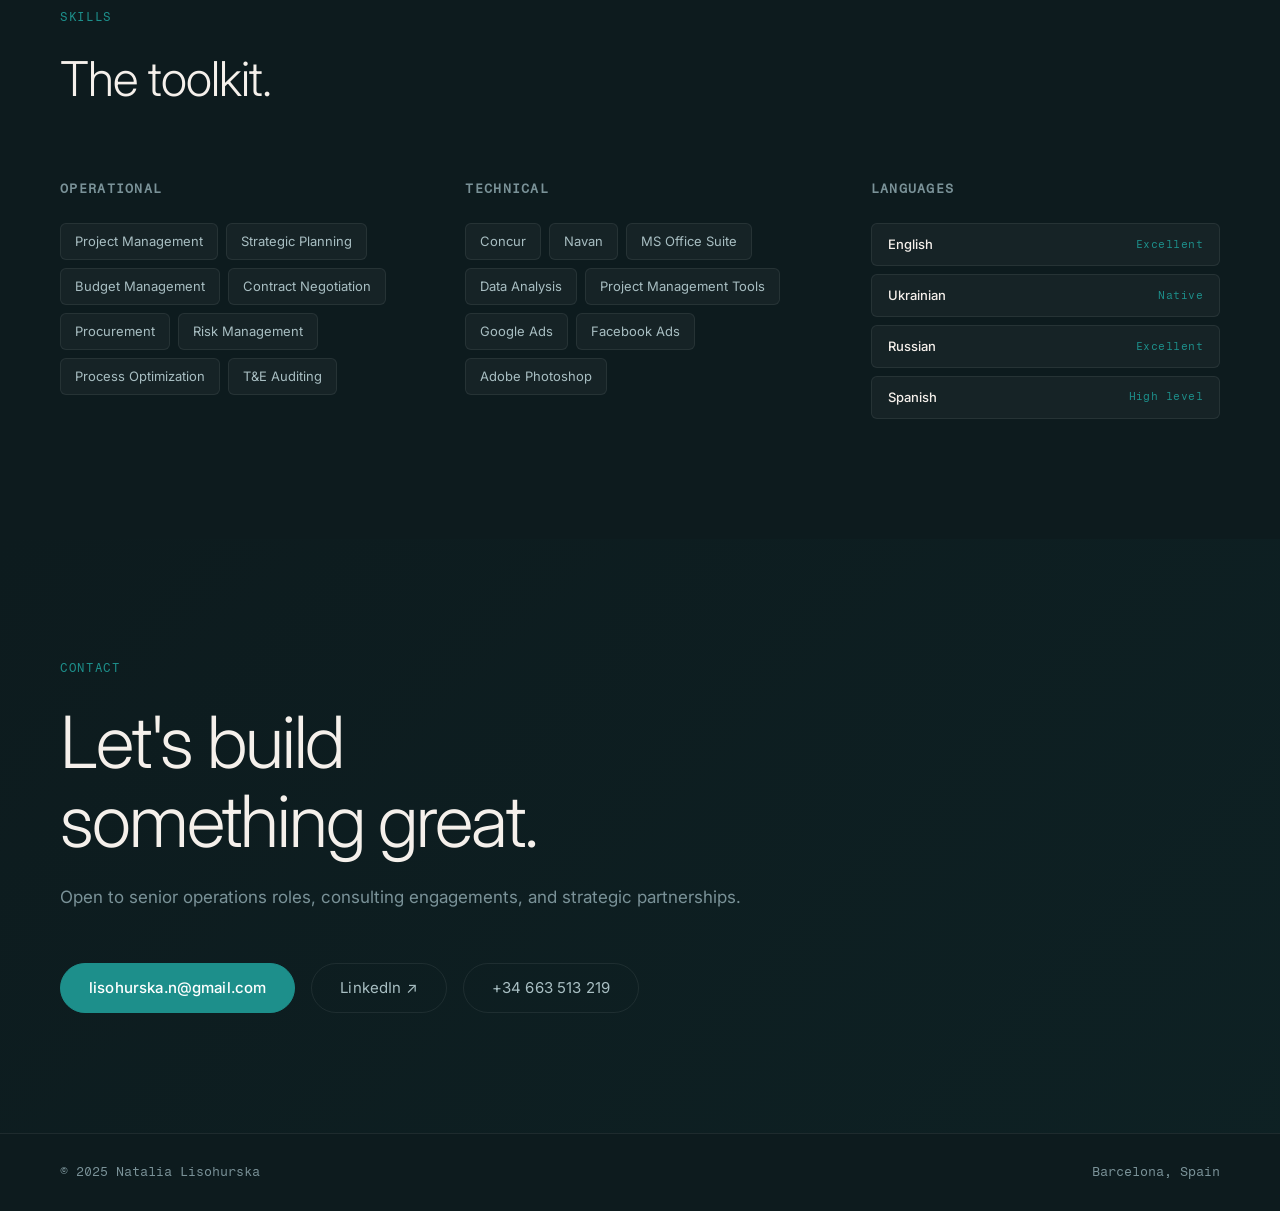
==== commit d0989b44: "Add /projects page with 6 case studies, filter UI, and nav link Co-Authored-By: Claude Sonnet 4.6 <n" ====
--- a/index.html
+++ b/index.html
@@ -19,6 +19,7 @@
       <ul class="nav-links">
         <li><a href="#about">About</a></li>
         <li><a href="#experience">Experience</a></li>
+        <li><a href="/projects.html">Projects</a></li>
         <li><a href="#skills">Skills</a></li>
         <li><a href="#contact" class="nav-cta">Contact</a></li>
       </ul>
--- a/style.css
+++ b/style.css
@@ -286,9 +286,9 @@
 .stat {
   display: flex;
   flex-direction: column;
-  align-items: center;
+  align-items: flex-start;
   gap: 10px;
-  text-align: center;
+  text-align: left;
   flex: 1;
 }
 .stat-value {
@@ -545,9 +545,8 @@
   background: linear-gradient(135deg, var(--bg) 0%, rgba(29, 143, 139, 0.05) 100%);
 }
 .contact-inner {
-  text-align: center;
-  max-width: 720px;
-  margin: 0 auto;
+  text-align: left;
+  max-width: var(--max-w);
 }
 .contact-headline {
   font-size: clamp(40px, 6vw, 72px);
@@ -566,7 +565,7 @@
 .contact-links {
   display: flex;
   align-items: center;
-  justify-content: center;
+  justify-content: flex-start;
   flex-wrap: wrap;
   gap: 16px;
 }
